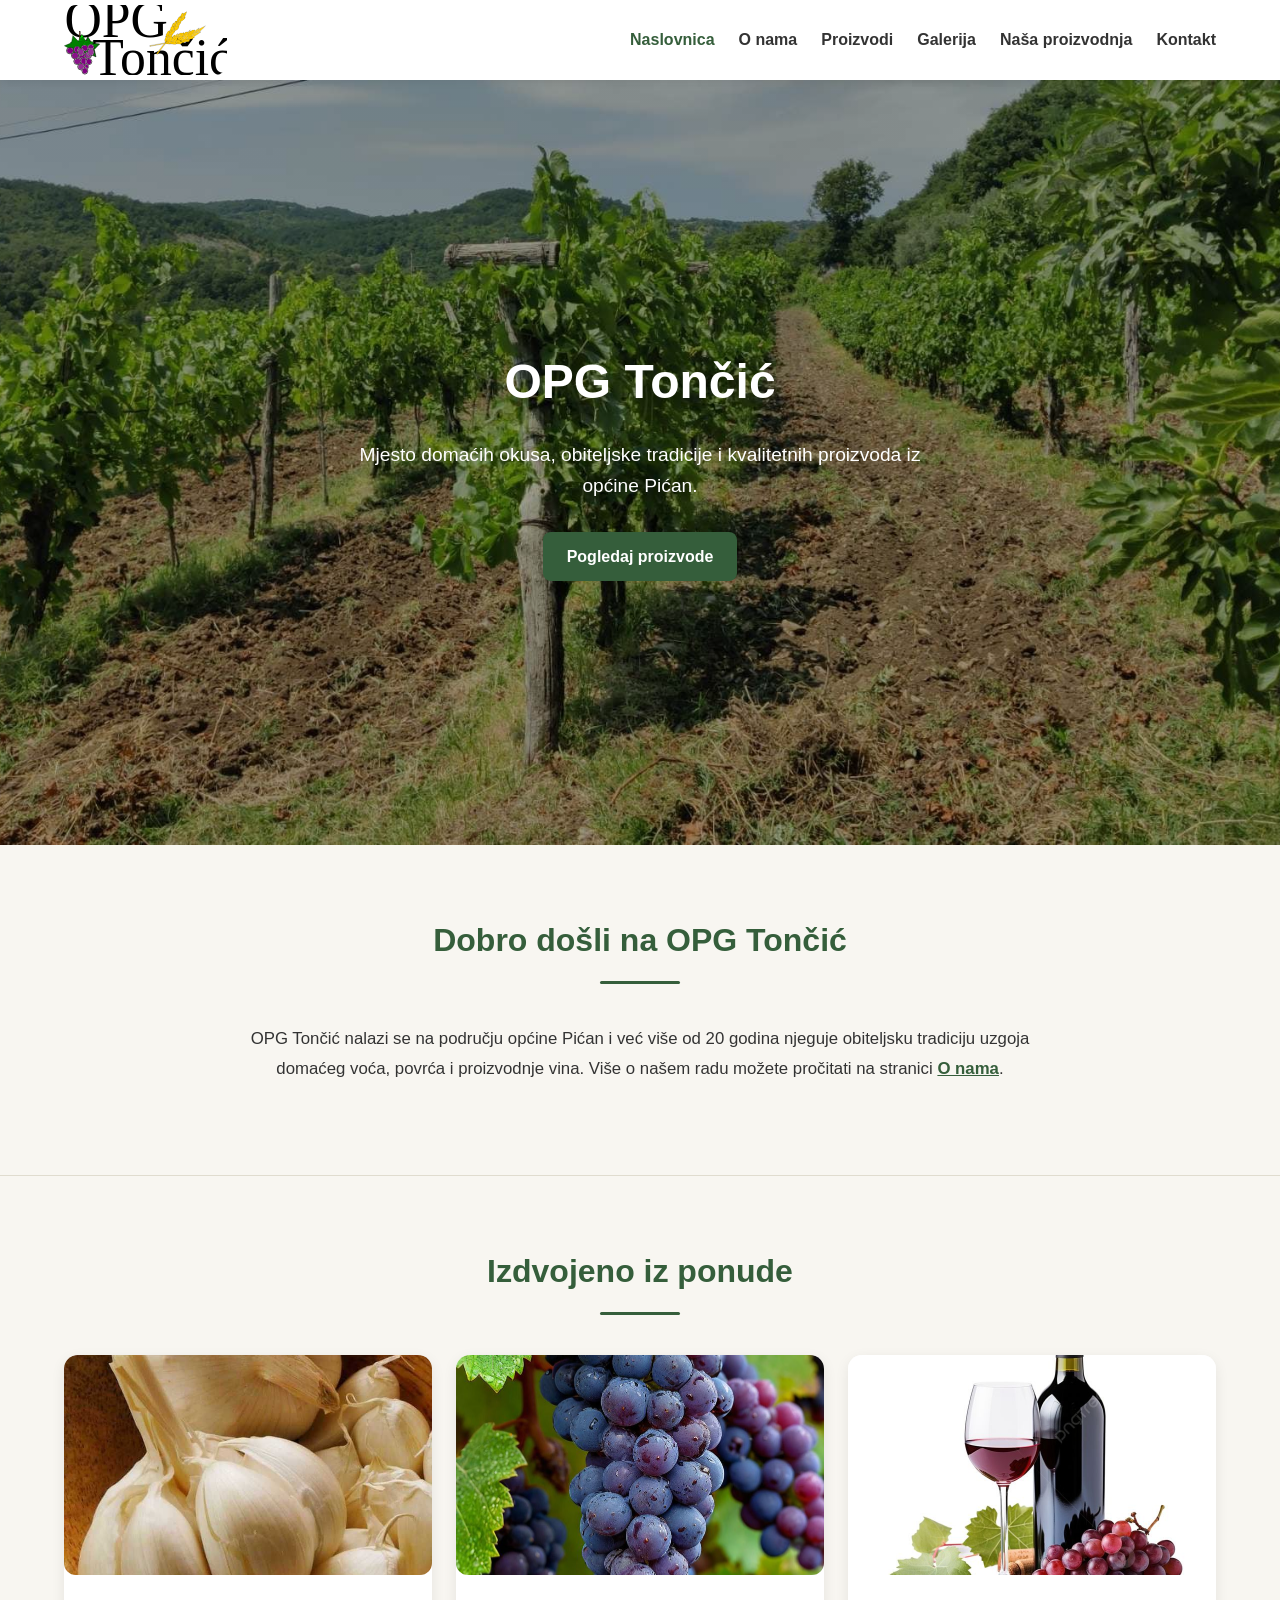
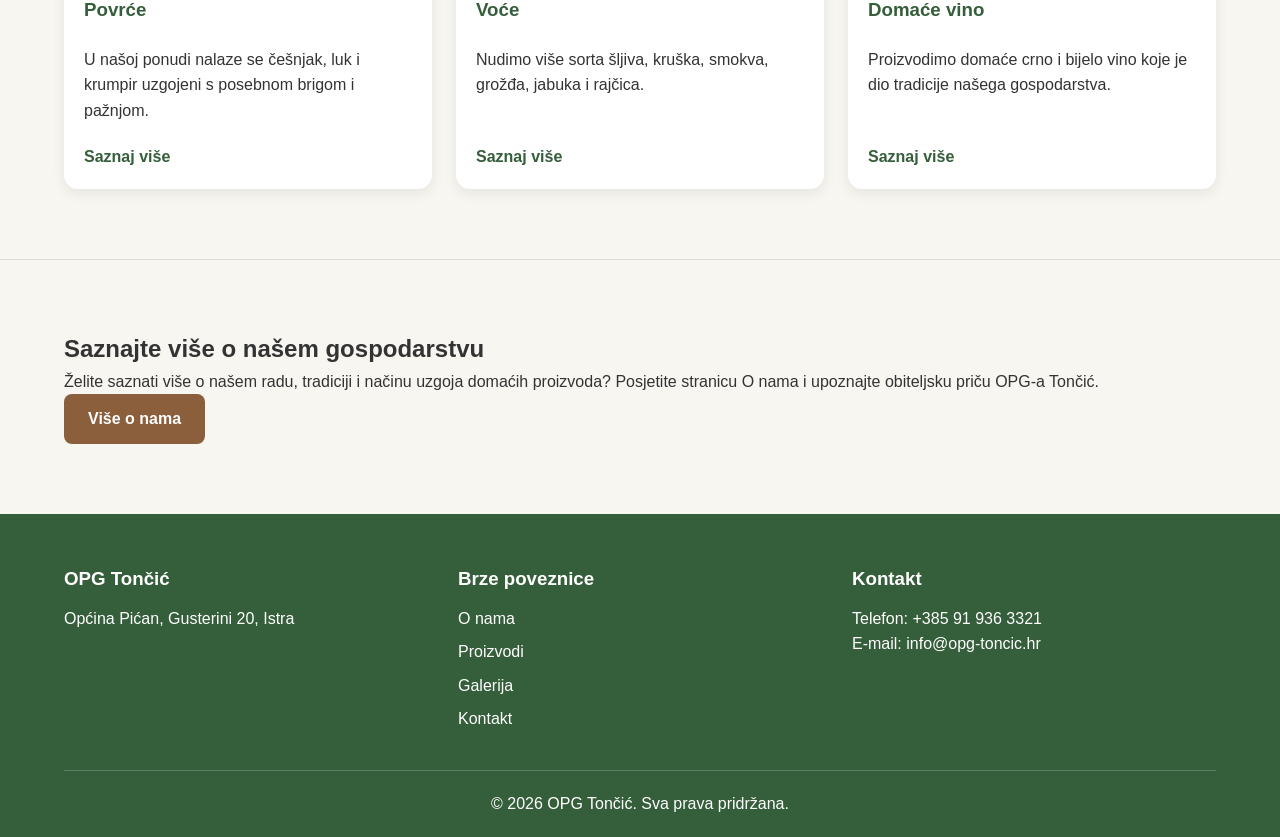
==== index.html @ 36fc3e03 "Add files via upload" ====
<!DOCTYPE html>
<html lang="hr">
<head>
    <meta charset="UTF-8">
    <meta name="viewport" content="width=device-width, initial-scale=1.0">
    <title>OPG Tončić | Naslovnica</title>
    <meta name="description" content="OPG Tončić iz općine Pićan nudi domaće voće, povrće i vino uz tradiciju dugu više od 20 godina.">
    <link rel="stylesheet" href="style.css">
</head>
<body>

    <header class="site-header">
        <div class="container header-wrapper">
            <a href="index.html" class="logo"><img src="logo.svg" alt="OPG Tončić logo"></a>

            <button class="menu-toggle" id="menu-toggle" aria-label="Otvori izbornik">
                ☰
            </button>

            <nav class="main-nav" id="main-nav">
                <ul>
                    <li><a href="index.html" class="active">Naslovnica</a></li>
                    <li><a href="o-nama.html">O nama</a></li>
                    <li><a href="proizvodi.html">Proizvodi</a></li>
                    <li><a href="galerija.html">Galerija</a></li>
                    <li><a href="proizvodnja.html">Naša proizvodnja</a></li>
                    <li><a href="kontakt.html">Kontakt</a></li>
                </ul>
            </nav>
        </div>
    </header>

    <main>
        <section class="hero">
            <div class="container hero-content">
                <div class="hero-text">
                    <h1>OPG Tončić</h1>
                    <p class="hero-subtitle">
                        Mjesto domaćih okusa, obiteljske tradicije i kvalitetnih proizvoda iz općine Pićan.
                    </p>
                    <a href="proizvodi.html" class="btn">Pogledaj proizvode</a>
                </div>
            </div>
        </section>

        <section class="intro section">
    <div class="container intro-content">

        <h2 class="section-title">Dobro došli na OPG Tončić</h2>

        <p>
            OPG Tončić nalazi se na području općine Pićan i već više od 20 godina
            njeguje obiteljsku tradiciju uzgoja domaćeg voća, povrća i proizvodnje vina.
            Više o našem radu možete pročitati na stranici
            <a href="o-nama.html" class="text-link">O nama</a>.
        </p>

    </div>
</section>

        <section class="highlights section">
    <div class="container">
        <h2 class="section-title">Izdvojeno iz ponude</h2>

        <div class="cards">
            <article class="card product-card">
                <img src="cesnjak.jpg" alt="Domaće povrće OPG Tončić">
                <h3>Povrće</h3>
                <p>U našoj ponudi nalaze se češnjak, luk i krumpir uzgojeni s posebnom brigom i pažnjom.</p>
                <a href="proizvodi.html" class="card-link">Saznaj više</a>
            </article>

            <article class="card product-card">
                <img src="grozdje.jpg" alt="Domaće voće OPG Tončić">
                <h3>Voće</h3>
                <p>Nudimo više sorta šljiva, kruška, smokva, grožđa, jabuka i rajčica.</p>
                <a href="proizvodi.html" class="card-link">Saznaj više</a>
            </article>

            <article class="card product-card">
                <img src="vino.jpg" alt="Domaće vino OPG Tončić">
                <h3>Domaće vino</h3>
                <p>Proizvodimo domaće crno i bijelo vino koje je dio tradicije našega gospodarstva.</p>
                <a href="proizvodi.html" class="card-link">Saznaj više</a>
            </article>
        </div>
    </div>
</section>

        <section class="cta section">
    <div class="container">

        <h2>Saznajte više o našem gospodarstvu</h2>

        <p>
            Želite saznati više o našem radu, tradiciji i načinu uzgoja domaćih proizvoda?
            Posjetite stranicu O nama i upoznajte obiteljsku priču OPG-a Tončić.
        </p>

        <a href="o-nama.html" class="btn btn-secondary">Više o nama</a>

    </div>
</section>
    </main>

    <footer class="site-footer">
        <div class="container footer-grid">
            <div>
                <h3>OPG Tončić</h3>
                <p>Općina Pićan, Gusterini 20, Istra</p>
            </div>

            <div>
                <h3>Brze poveznice</h3>
                <ul>
                    <li><a href="o-nama.html">O nama</a></li>
                    <li><a href="proizvodi.html">Proizvodi</a></li>
                    <li><a href="galerija.html">Galerija</a></li>
                    <li><a href="kontakt.html">Kontakt</a></li>
                </ul>
            </div>

            <div>
                <h3>Kontakt</h3>
                <p>Telefon: +385 91 936 3321</p>
                <p>E-mail: info@opg-toncic.hr </p>
            </div>
        </div>

        <div class="container footer-bottom">
            <p>&copy; 2026 OPG Tončić. Sva prava pridržana.</p>
        </div>
    </footer>

    <script src="script.js"></script>
</body>
</html>
---- style.css ----
* {
    margin: 0;
    padding: 0;
    box-sizing: border-box;
}

:root {
    --primary-color: #355e3b;
    --secondary-color: #e8ddc7;
    --accent-color: #8b5e3c;
    --light-color: #ffffff;
    --dark-color: #1f1f1f;
    --text-color: #333333;
    --max-width: 1200px;
    --transition: 0.3s ease;
}

body {
    font-family: Arial, sans-serif;
    line-height: 1.6;
    color: var(--text-color);
    background-color: #f8f6f1;
}

img {
    max-width: 100%;
    display: block;
    border-radius: 12px;
}

a {
    text-decoration: none;
    color: inherit;
}

ul {
    list-style: none;
}

.container {
    width: 90%;
    max-width: var(--max-width);
    margin: 0 auto;
}

.section {
    padding: 70px 0;
}

.section-title::after {
    content: "";
    display: block;
    width: 80px;
    height: 3px;
    background-color: var(--primary-color);
    margin: 15px auto 0;
    border-radius: 2px;
}
.section-title {
    text-align: center;
    font-size: 2rem;
    margin-bottom: 40px;
    position: relative;
    color: var(--primary-color);
}

.section + .section {
    border-top: 1px solid #e0dccf;
}

.site-header {
    background-color: var(--light-color);
    box-shadow: 0 2px 8px rgba(0, 0, 0, 0.08);
    position: sticky;
    top: 0;
    z-index: 1000;
}

.header-wrapper {
    display: flex;
    justify-content: space-between;
    align-items: center;
    min-height: 80px;
}

.logo img {
    height: 70px;
    width: auto;
    display: block;
}

.logo {
    display: flex;
    align-items: center;
}

.main-nav ul {
    display: flex;
    gap: 24px;
}

.main-nav a {
    font-weight: 600;
    transition: var(--transition);
}

.main-nav a:hover {
    color: #355e3b;
}

.main-nav a.active {
    color: var(--primary-color);
}

.menu-toggle {
    display: none;
    font-size: 1.8rem;
    background: none;
    border: none;
    cursor: pointer;
    color: var(--primary-color);
}

.hero {
    min-height: 85vh;
    display: flex;
    align-items: center;
    justify-content: center;

    background-image: 
        linear-gradient(rgba(0,0,0,0.35), rgba(0,0,0,0.35)),
        url("vinograd.jpeg");

    background-size: cover;
    background-position: center;

    color: white;
    text-align: center;
}

.hero-content {
    display: flex;
    flex-direction: column;
    align-items: center;
    justify-content: center;
    text-align: center;
}

.hero-text {
    max-width: 650px;
}

.hero h1,
.page-hero h1 {
    font-size: 3rem;
    margin-bottom: 20px;
}
.hero p {
    max-width: 600px;
}

.hero-subtitle,
.page-hero p {
    font-size: 1.2rem;
    margin-bottom: 30px;
}

.page-hero {
    background-color: var(--secondary-color);
    padding: 90px 0 60px;
    text-align: center;
}

.small-hero h1 {
    color: var(--primary-color);
}

.btn {
    display: inline-block;
    background-color: var(--primary-color);
    color: white;
    padding: 12px 24px;
    border-radius: 8px;
    transition: var(--transition);
    font-weight: bold;
}

.btn:hover {
    background-color: #2b4d30;
}

.btn-secondary {
    background-color: var(--accent-color);
}

.intro-content {
    max-width: 850px;
    margin: 0 auto;
    text-align: center;
}

.intro-content p {
    margin-bottom: 20px;
    font-size: 1.05rem;
    line-height: 1.8;
}

.text-link {
    color: var(--primary-color);
    font-weight: bold;
    text-decoration: underline;
}

.text-link:hover {
    color: var(--accent-color);
}

.cards {
    display: grid;
    grid-template-columns: repeat(3, 1fr);
    gap: 24px;
    margin-top: 30px;
}

.card {
     background-color: #ffffff;
    border-radius: 14px;
    overflow: hidden;
    box-shadow: 0 4px 14px rgba(0, 0, 0, 0.08);
    transition: 0.3s ease;
}
.card-link {
    display: inline-block;
    margin: 0 20px 20px;
    font-weight: bold;
    color: #355e3b;
}

.card:hover {
    transform: translateY(-6px);
}

.card h3 {
    margin-bottom: 12px;
    color: var(--primary-color);
}

.two-column {
    display: grid;
    grid-template-columns: 1fr 1fr;
    gap: 40px;
    align-items: center;
}
.two-column img {
    width: 100%;
    max-height: 600px;
    object-fit: cover;
    border-radius: 14px;
}
.product-card h3 {
    padding: 20px 20px 10px;
    color: #355e3b;
}
.product-card p {
    padding: 0 20px 15px;
}
.product-card img {
    width: 100%;
    height: 220px;
    object-fit: cover;
    transition: transform 0.4s ease;
}
.product-card:hover img {
    transform: scale(1.08);
}
.product-card {
    display: flex;
    flex-direction: column;
    height: 100%;
}

.product-card p {
    padding: 0 20px 20px;
    flex-grow: 1;
}
.gallery-grid {
    display: grid;
    grid-template-columns: repeat(3, 1fr);
    gap: 20px;
}

.gallery-grid img {
    width: 100%;
    height: 260px;
    object-fit: cover;
    border-radius: 14px;
    transition: transform 0.3s ease, box-shadow 0.3s ease;
}

.gallery-grid img:hover {
    transform: scale(1.03);
    box-shadow: 0 6px 18px rgba(0, 0, 0, 0.15);
}
.video-wrapper video {
    width: 100%;
    border-radius: 14px;
    display: block;
}
.video-intro {
    max-width: 850px;
    margin: 0 auto 30px;
    text-align: center;
    line-height: 1.8;
}

.video-wrapper {
    max-width: 900px;
    margin: 0 auto;
}

.contact-grid {
    display: grid;
    grid-template-columns: 1fr 1fr;
    gap: 40px;
    align-items: start;
}

.contact-form {
    display: flex;
    flex-direction: column;
    gap: 16px;
}

.contact-form input,
.contact-form textarea {
    padding: 14px;
    border: 1px solid #ccc;
    border-radius: 8px;
    font: inherit;
}

.contact-form button {
    align-self: flex-start;
}

.map-wrapper iframe {
    width: 100%;
    height: 400px;
    border: 0;
    border-radius: 14px;
}

.site-footer {
    background-color: var(--primary-color);
    color: white;
    padding-top: 50px;
}

.footer-grid {
    display: grid;
    grid-template-columns: repeat(3, 1fr);
    gap: 30px;
    padding-bottom: 30px;
}

.footer-grid h3 {
    margin-bottom: 12px;
}

.footer-grid ul li {
    margin-bottom: 8px;
}

.footer-bottom {
    text-align: center;
    padding: 20px 0;
    border-top: 1px solid rgba(255,255,255,0.2);
}

@media (max-width: 900px) {
    .cards,
    .two-column,
    .gallery-grid,
    .contact-grid,
    .footer-grid {
        grid-template-columns: 1fr;
    }

    .header-wrapper {
        display: flex;
        justify-content: space-between;
        align-items: center;
        min-height: 90px;
        position: relative;
    }

    .main-nav {
        display: none;
        position: absolute;
        top: 100%;
        right: 0;
        width: 220px;
        margin-top: 10px;
        background-color: white;
        border-radius: 12px;
        box-shadow: 0 4px 12px rgba(0, 0, 0, 0.15);
        padding: 15px;
        z-index: 1000;
    }

    .main-nav ul {
        display: flex;
        flex-direction: column;
        gap: 12px;
        padding: 0;
        margin: 0;
    }

    .main-nav.show {
        display: block;
    }

    .menu-toggle {
        display: block;
    }

    .hero h1,
    .page-hero h1 {
        font-size: 2.2rem;
    }

    .hero {
        min-height: 70vh;
    }
}
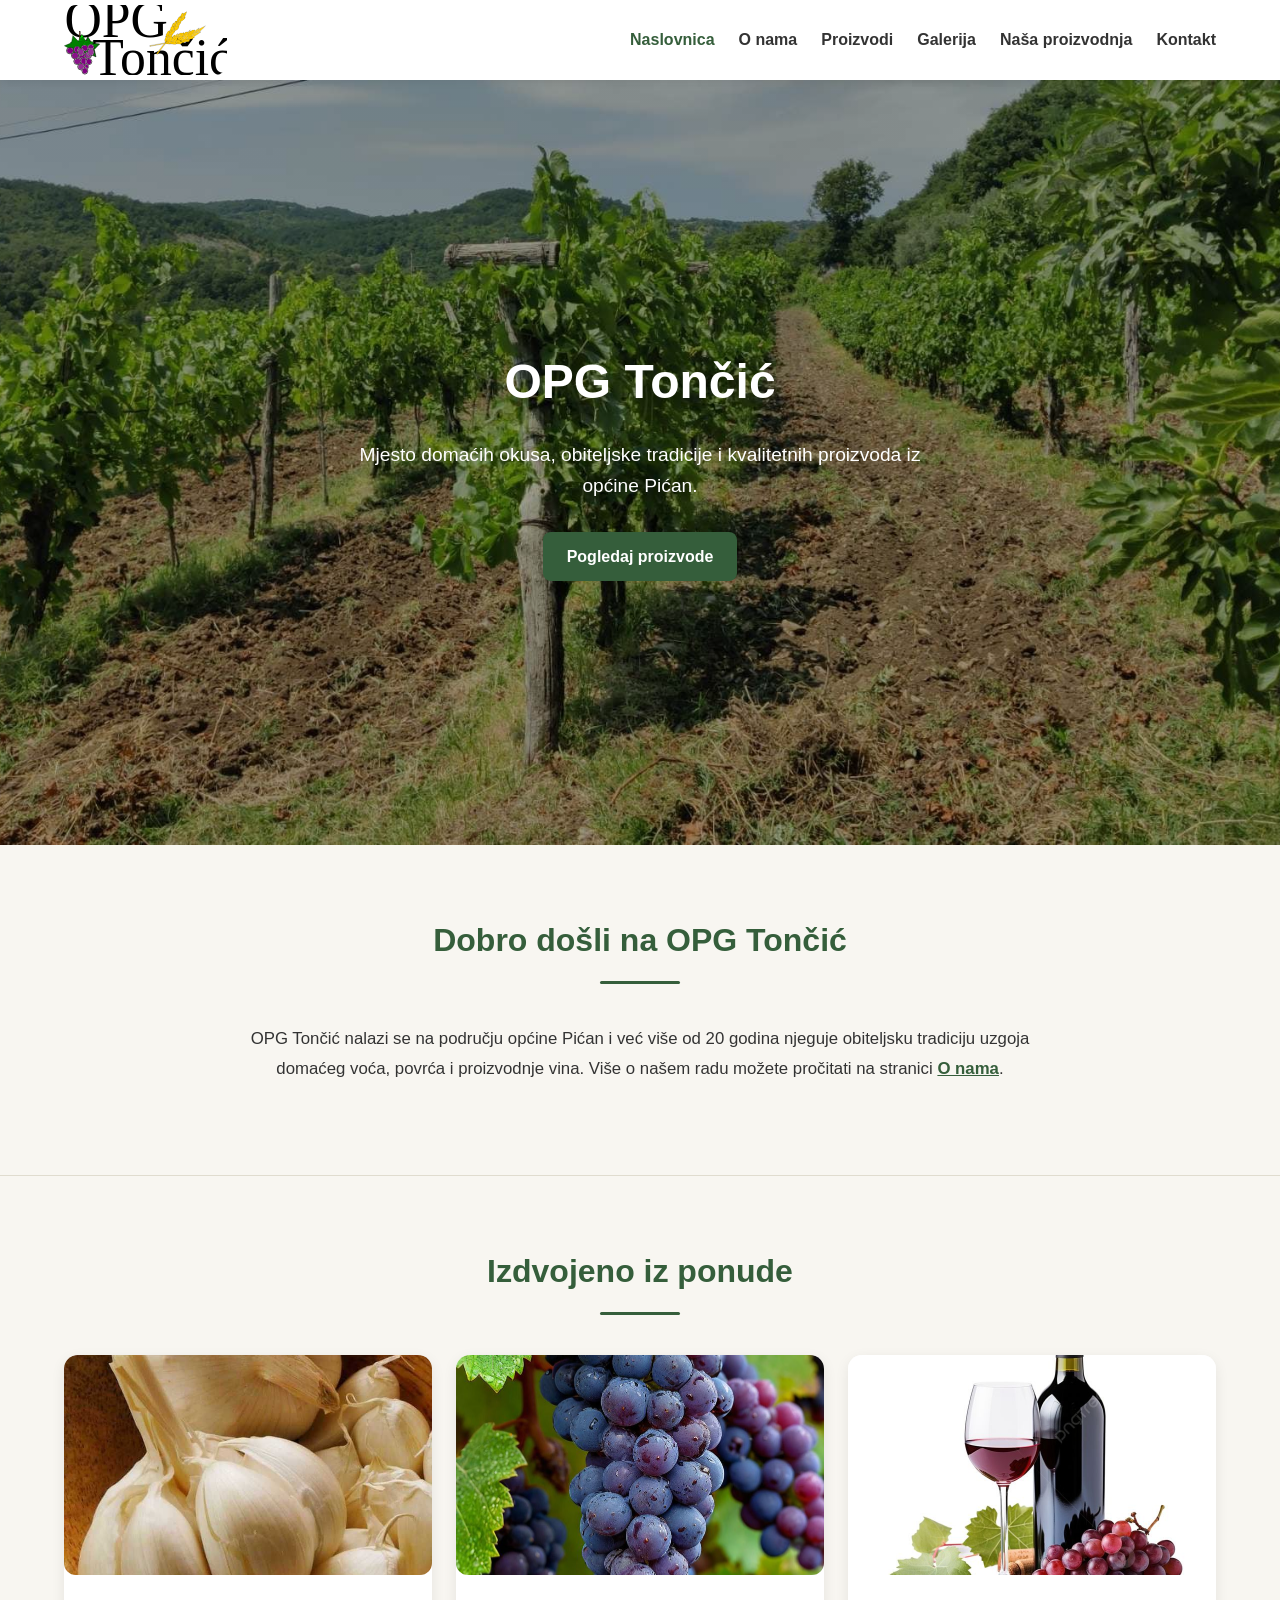
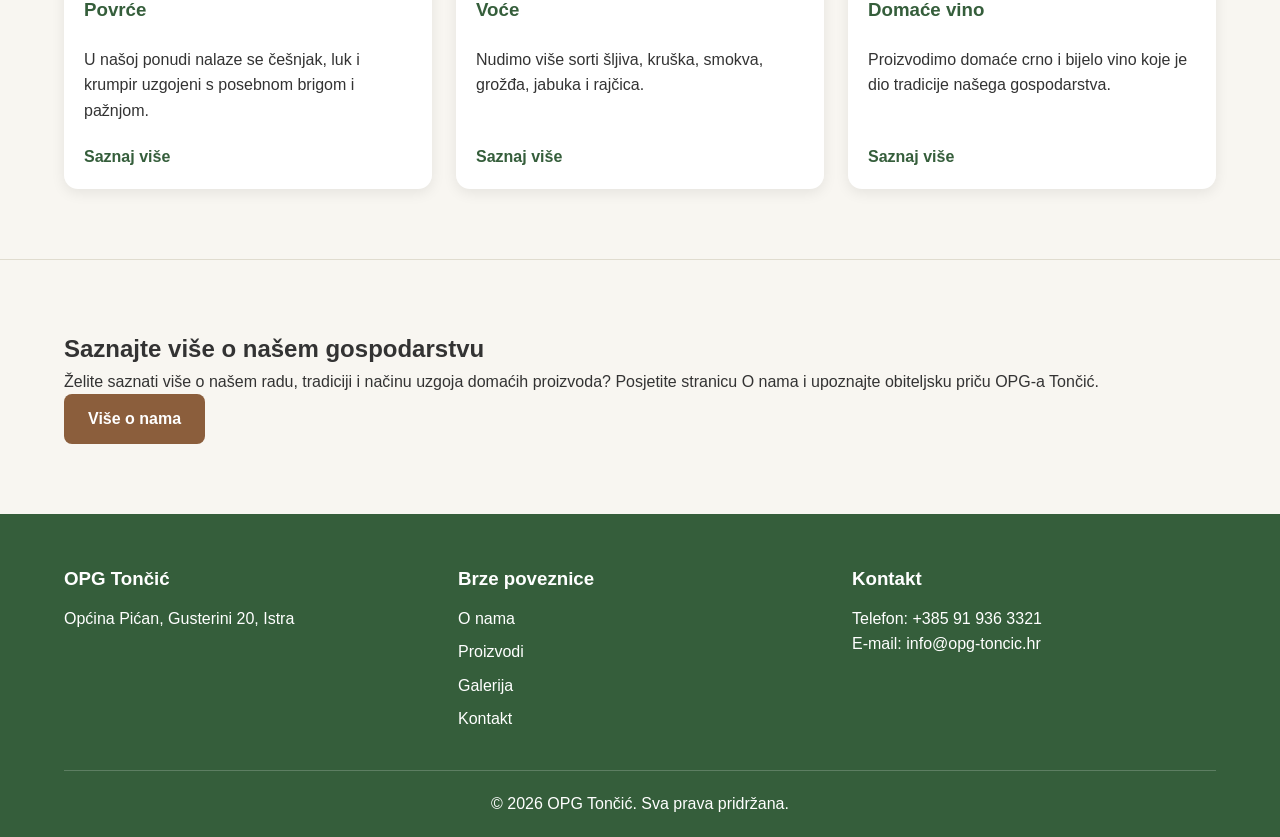
==== commit 0de375b6: "Update index.html" ====
--- a/index.html
+++ b/index.html
@@ -73,7 +73,7 @@
             <article class="card product-card">
                 <img src="grozdje.jpg" alt="Domaće voće OPG Tončić">
                 <h3>Voće</h3>
-                <p>Nudimo više sorta šljiva, kruška, smokva, grožđa, jabuka i rajčica.</p>
+                <p>Nudimo više sorti šljiva, kruška, smokva, grožđa, jabuka i rajčica.</p>
                 <a href="proizvodi.html" class="card-link">Saznaj više</a>
             </article>
 
@@ -134,4 +134,4 @@
 
     <script src="script.js"></script>
 </body>
-</html>+</html>
